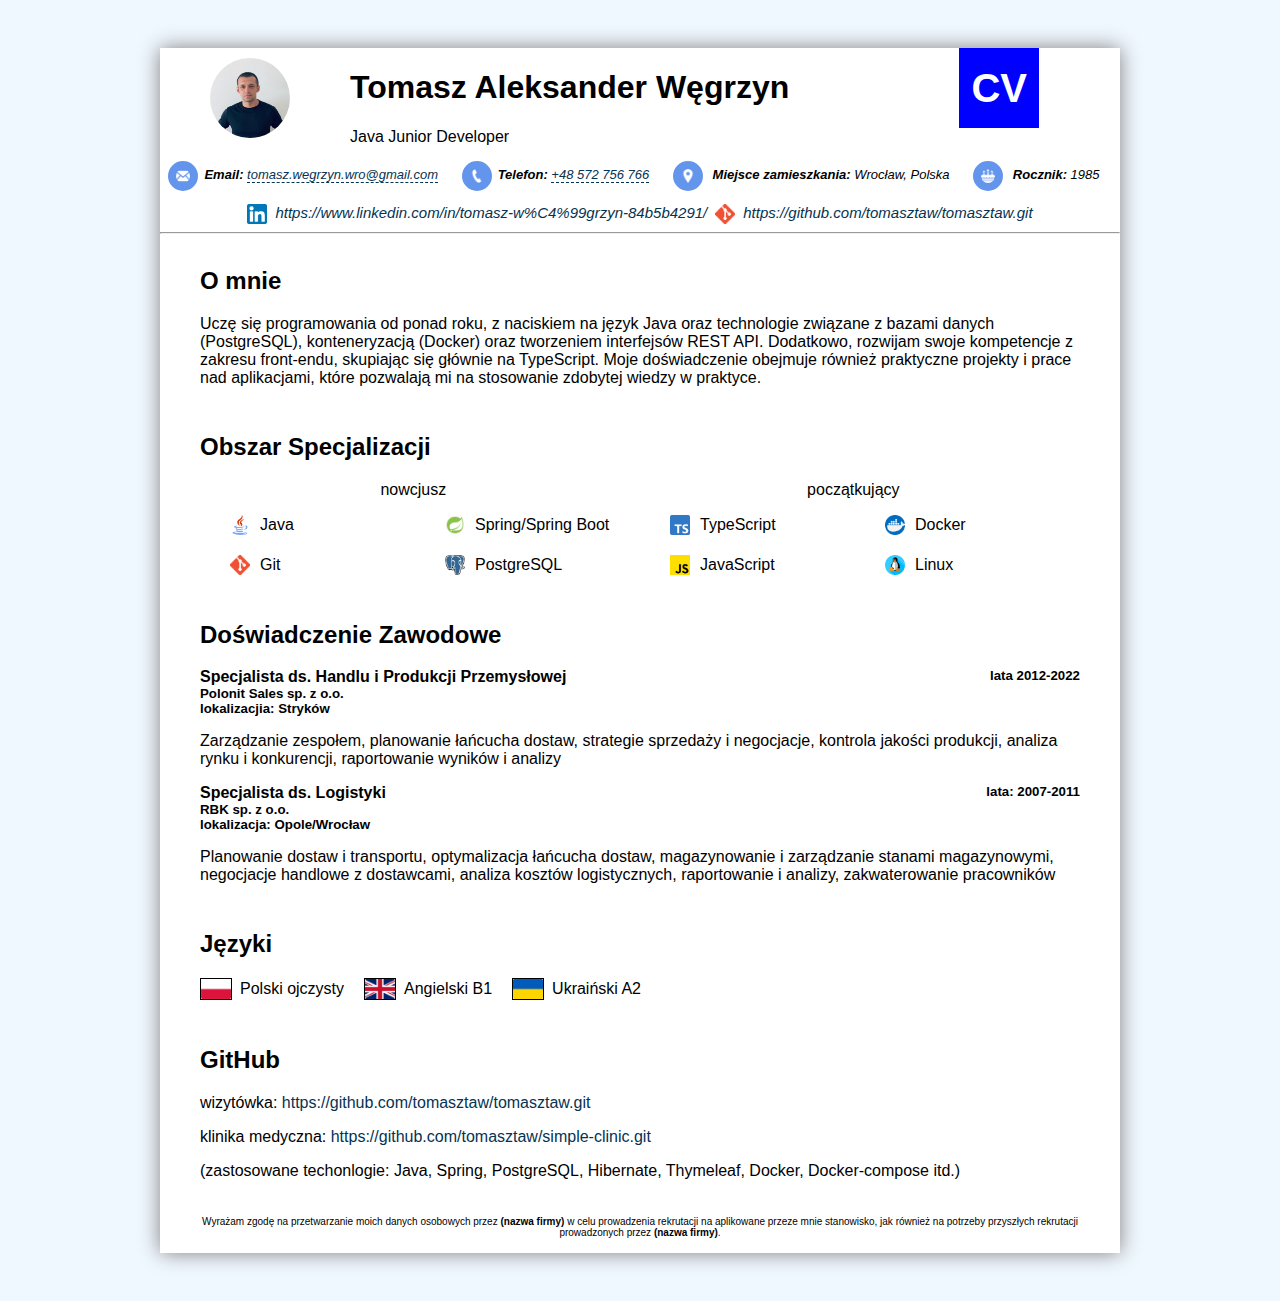
==== index.html @ 064693b0 "first commit" ====
<!DOCTYPE html>
<html lang="en" "pl">
<head>
    <meta charset="UTF-8">
    <meta name="viewport" content="width=device-width, initial-scale=1.0">
    <title>cv</title>
    <link rel="stylesheet" type="text/css" href="style.css" />
</head>
<body>
    <div class="container">
        <header>
            <div class="header-top">
                <div class="image-container">
                    <img
                        class="profile-picture"
                        src="images/photo1.JPG"
                        alt="Zdjęcie profilowe"
                    />
                </div>
                <div class="name-container">
                    <h1>Tomasz Aleksander Węgrzyn</h1>    
                    <span>Java Junior Developer</span>
                </div>
                <div class="cv-icon">
                    <span class="cv-span">CV</span>
                </div>
            </div>
            <address>
                <ul>
                  <li>
                    <img
                        class="address-icon circle"
                        src="images/mail.png"
                        alt=""
                    /><b>Email:</b>
                    <a
                    class="contact-link"
                    href="mailto:tomasz.wegrzyn.wro@gmail.com"
                    >tomasz.wegrzyn.wro@gmail.com</a
                    ></li>
                                          
                  <li><img
                    class="address-icon circle"
                    src="images/phone.png"
                    alt=""
                  /><b>Telefon:</b>
                  <a class="contact-link" href="tel:+48572756766">
                    +48 572 756 766</a
                  ></li>
                  
                  <li>
                    <img class="address-icon circle" src="images/pin.png" alt="" />
                    <b>Miejsce zamieszkania:</b> Wrocław, Polska</li>
                  
                  <li>
                    <img
                        class="address-icon circle"
                        src="images/birthday-cake.png"
                        alt=""
                    />
                    <b>Rocznik:</b> 1985</li>
                </ul>

                <div class="git-in-container">
                    <img class="skill-icon" src="images/linkedin.png" /> 
                    <span class="git-in-address">
                        <a class="git-link" href="https://www.linkedin.com/in/tomasz-w%C4%99grzyn-84b5b4291/" target="_blank">
                            https://www.linkedin.com/in/tomasz-w%C4%99grzyn-84b5b4291/</a></span>
                    <img class="skill-icon" src="images/git.png" /> 
                    <pan class="git-in-address">
                        <a class="git-link" href="https://github.com/tomasztaw/tomasztaw.git" target="_blank">
                        https://github.com/tomasztaw/tomasztaw.git</a></pan>
                </div>

              </address>
        </header>
        <hr>
        <main>
            
            <section>
                <h2>O mnie</h2>
                <p>Uczę się programowania od ponad roku, z naciskiem na język Java oraz technologie związane z bazami danych (PostgreSQL), konteneryzacją (Docker) oraz tworzeniem interfejsów REST API. Dodatkowo, rozwijam swoje kompetencje z zakresu front-endu, skupiając się głównie na TypeScript. Moje doświadczenie obejmuje również praktyczne projekty i prace nad aplikacjami, które pozwalają mi na stosowanie zdobytej wiedzy w praktyce.</p>
            </section>
            
            <section>
                <h2>Obszar Specjalizacji</h2>
                 
                <div class="skill-level">
                    <div><p>nowcjusz</p></div>
                    <div><p>początkujący</p></div>
                </div>

                <div class="skill-container">

                    <div class="nov-container">
                        <ul class="skill-grid">
                            <li>
                                <img class="skill-icon" src="images/java1.png" />
                                Java</li>
                            <li>
                                <img class="skill-icon" src="images/spring-boot.png" />
                                Spring/Spring Boot</li>
                            <li>
                                <img class="skill-icon" src="images/git.png" />
                                Git</li>
                           <li>
                                <img class="skill-icon" src="images/psql.png" />
                                PostgreSQL</li>
                        </ul>
                    </div>
                    
                    <div class="beg-container">
                        <ul class="skill-grid">
                            <li>
                                <img class="skill-icon" src="images/typescript.png" />
                                TypeScript</li>
                            <li>
                                <img class="skill-icon" src="images/docker.png" />
                                Docker</li>
                            <li>
                                <img class="skill-icon" src="images/js.png" />
                                JavaScript</li>
                            <li>
                                <img class="skill-icon" src="images/linux.png" />
                                Linux</li>
                        </ul>
                    </div>
                
                </div>
                
            
            </section>

            <section>
                <h2>Doświadczenie Zawodowe</h2>
                <div class="exp-top">
                
                    <div class="exp-company">
                        <h4>Specjalista ds. Handlu i Produkcji Przemysłowej</h4>
                        <h5>Polonit Sales sp. z o.o.</h5>
                        <h5>lokalizacjia: Stryków</h5>
                    </div>

                    <div class="exp-years">
                        <h5>lata 2012-2022</h5>
                    </div>
                
                </div>

                <p>Zarządzanie zespołem,
                    planowanie łańcucha dostaw,
                    strategie sprzedaży i negocjacje,
                    kontrola jakości produkcji,
                    analiza rynku i konkurencji,
                    raportowanie wyników i analizy</p>

                <div class="exp-top">
                    <div class="exp-company">
                        <h4>Specjalista ds. Logistyki</h4>
                        <h5>RBK sp. z o.o.</h5>
                        <h5>lokalizacja: Opole/Wrocław</h5>
                    </div>
                    <div class="exp-years">
                        <h5>lata: 2007-2011</h5>
                    </div>

                </div>
            
                <p>Planowanie dostaw i transportu,
                    optymalizacja łańcucha dostaw,
                    magazynowanie i zarządzanie stanami magazynowymi,
                    negocjacje handlowe z dostawcami,
                    analiza kosztów logistycznych,
                    raportowanie i analizy,
                    zakwaterowanie pracowników</p>
            </section>
            
            <section>
                <h2>Języki</h2>
                <ul class="lang-list-all">
                    <li class="lang-list-item">
                        <img class="lang-icon" src="images/poland-flag-icon.png" />
                        Polski ojczysty
                    </li>
                    <li class="lang-list-item">
                        <img class="lang-icon" src="images/united-kingdom-flag-icon.png" />
                        Angielski B1</li>
                    <li class="lang-list-item">
                        <img class="lang-icon" src="images/ukraine-flag-icon.png" />
                        Ukraiński A2</li>
                </ul>
            </section>
            
            <section>
                <h2>GitHub</h2>
                <p>wizytówka: <a class="git-link" href="https://github.com/tomasztaw/tomasztaw.git" target="_blank">https://github.com/tomasztaw/tomasztaw.git</a></p>
                <p>klinika medyczna: <a class="git-link" href="https://github.com/tomasztaw/simple-clinic.git" target="_blank">https://github.com/tomasztaw/simple-clinic.git</a></p>
                <p>(zastosowane techonlogie: Java, Spring, PostgreSQL, Hibernate, Thymeleaf, Docker, Docker-compose itd.)</p>
            </section>

            <section class="end">
                <p>Wyrażam zgodę na przetwarzanie moich danych osobowych przez <b>(nazwa firmy)</b> w celu prowadzenia rekrutacji na aplikowane przeze mnie stanowisko, jak również na potrzeby przyszłych rekrutacji prowadzonych przez <b>(nazwa firmy)</b>.</p>
            </section>

        </main>
    </div>
    
</body>
</html>
---- style.css ----
:root {
  --link-color: #053352;
}

body {
  background-color: aliceblue;
  font-family: Arial;
  padding: 40px 0;
}

.container {
  box-shadow: 0 0 20px grey;
  width: 960px;
  margin: 0 auto;
  background-color: white;
}

.header-top {
  display: flex;
}

.image-container {
  width: 80px;
  height: 80px;
  overflow: hidden;
  margin: 10px;
  margin-left: 50px;
}

.profile-picture {
  width: 100%;
  height: 100%;
  object-fit: cover;
  object-position: center top;
  border-radius: 50%;
}

.name-container {
  margin-left: 50px;
}

.git-in-container {
  display: flex;
  justify-content: center;
}

.git-in-address {
  font-size: 15px;
  margin: 0 8px;
}

.cv-icon {
  width: 80px;
  height: 80px;
  background-color: blue;
  display: flex;
  justify-content: center;
  align-items: center;
  margin-left: 170px;
}

.cv-span {
  font-size: 40px;
  color: white;
  font-weight: bold;
}

address {
    font-size: 13px;
    text-align: center;
    margin-left: 8px;
}

ul {
  list-style: none;
  padding: 0;
}

li {
  display: inline;
  margin-right: 20px;
}

.address-icon {
    width: 14px;
    height: 14px;
    background-color: cornflowerblue;
    margin-right: 6px;
    padding: 8px;
    vertical-align: middle;
}

.circle {
    border-radius: 50%;
}

.contact-link {
    color: var(--link-color);
    text-decoration: none;
    border-bottom: 1px dashed var(--link-color);
    transition: color 0.3s, border-bottom 0.3s;
}

.contact-link:hover {
    color: var(--link-color);
    border-bottom: 1px solid var(--link-color);
}

section {
    padding: 5px 40px 5px 40px;
}

.end p {
    font-size: 10px;
    padding: 5px 40px 5 px 40px;
    text-align: center;
}

.exp-top {
  display: flex;
  justify-content: space-between;
}

.exp-company h4, h5 {
  margin: 0;
}

.skill-level {
  display: flex;
  justify-content: space-around;
}

.skill-level p {
  margin: 0;
  padding: 0;
}

.skill-container {
  display: flex;
  justify-content: space-between;
}

.nov-container, .beg-container {
  width: 38vw;
  padding-left: 30px;
}

.skill-icon {
  width: 20px;
  height: 20px;
}

.skill-grid {
  display: grid;
  grid-template-columns: repeat(2, 1fr);
  gap: 20px;
  list-style-type: none;
}

.skill-grid li {
  display: flex;
  align-items: center;
  gap: 10px;
}

.lang-list-all {
  display: flex;
}

.lang-list-item {
  display: flex;
  align-items: center;
}

.lang-icon {
  width: 30px;
  height: 20px;
  border: black 1px solid;
  margin-right: 8px;
}

a.git-link {
  color: var(--link-color);
  text-decoration: none;
  position: relative;
}

a.git-link::before {
  content: "";
  position: absolute;
  width: 100%;
  height: 2px;
  bottom: 0;
  left: 0;
  background-color: #146296;
  transform: scaleX(0);
  transform-origin: bottom right;
  transition: transform 0.3s;
}

a.git-link:hover::before {
  transform: scaleX(1);
  transform-origin: bottom left;
}
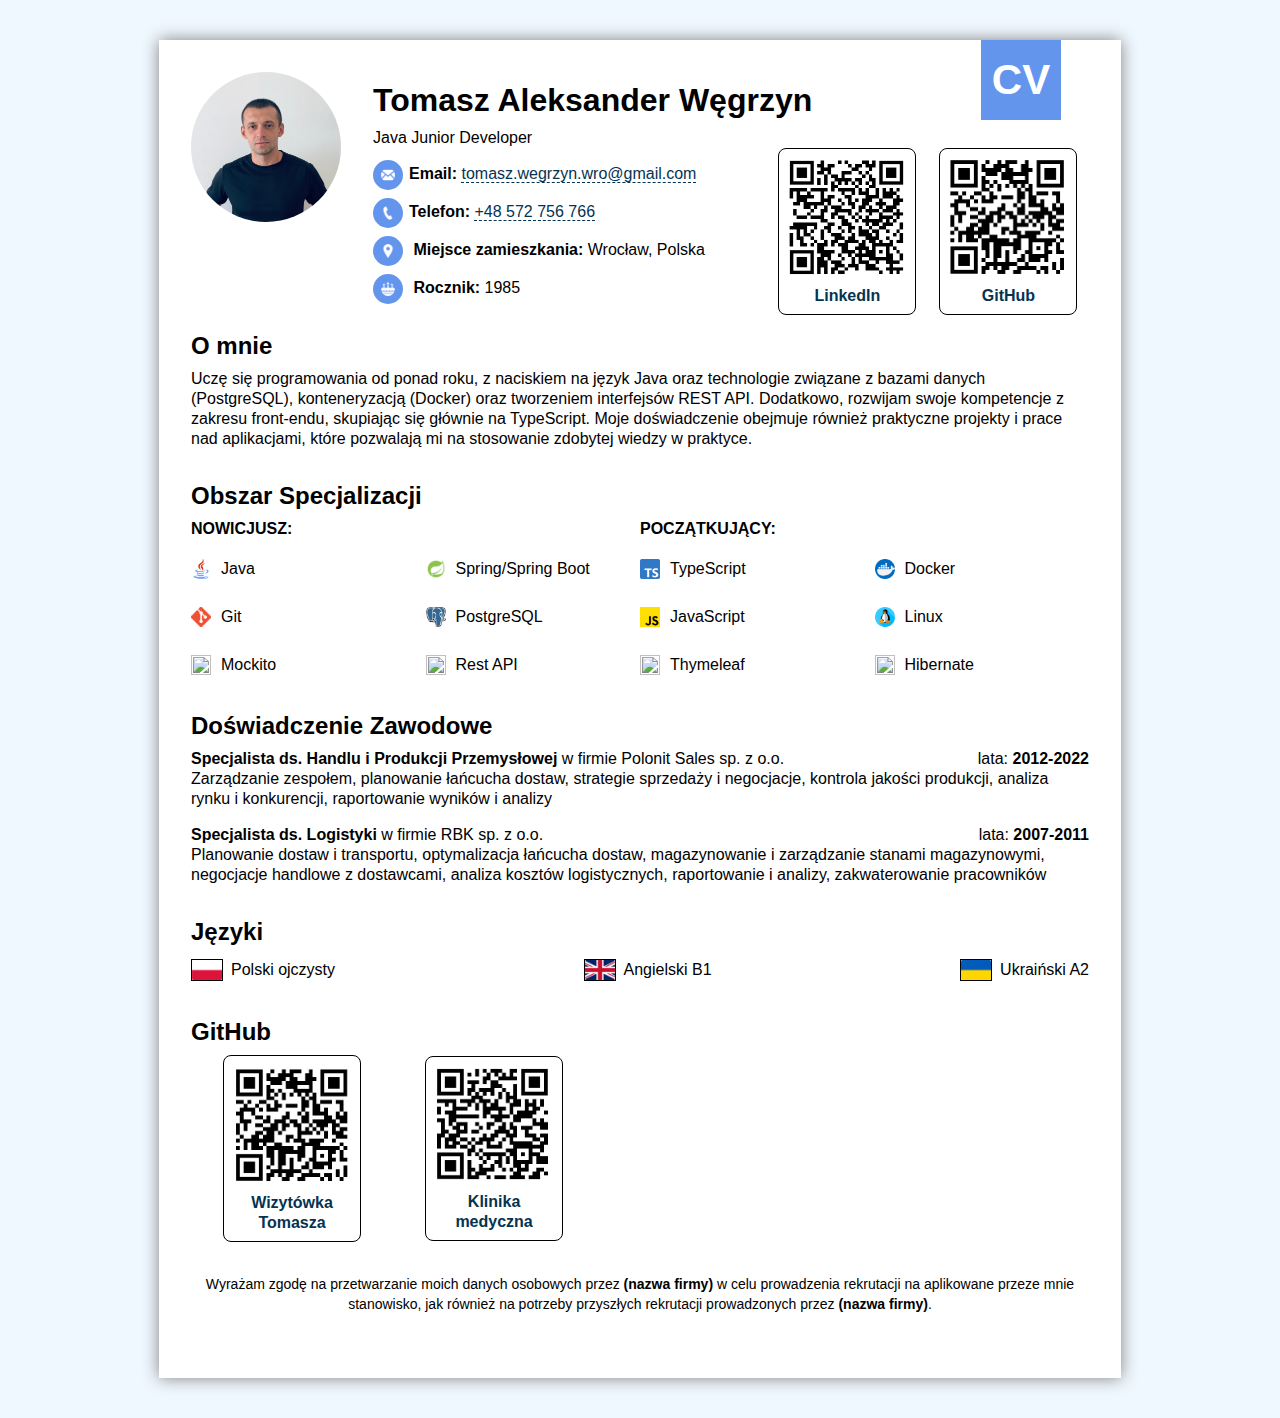
==== commit 3d0786c8: "Merge pull request #1 from kavabata/sfix" ====
--- a/index.html
+++ b/index.html
@@ -1,171 +1,196 @@
 <!DOCTYPE html>
 <html lang="en" "pl">
+
 <head>
     <meta charset="UTF-8">
     <meta name="viewport" content="width=device-width, initial-scale=1.0">
-    <title>cv</title>
+    <title>CV: Tomasz Węgrzyn - Java Junior</title>
     <link rel="stylesheet" type="text/css" href="style.css" />
 </head>
+
 <body>
     <div class="container">
+        <div class="cv-icon">
+            <span class="cv-span">CV</span>
+        </div>
         <header>
             <div class="header-top">
-                <div class="image-container">
-                    <img
-                        class="profile-picture"
-                        src="images/photo1.JPG"
-                        alt="Zdjęcie profilowe"
-                    />
+                <div class="profile-image-container">
+                    <a href="https://www.linkedin.com/in/tomasz-w%C4%99grzyn-84b5b4291/" target="_blank">
+                        <img class="profile-image" src="images/photo1.JPG" alt="Tomasz Węgrzyn" />
+                    </a>
                 </div>
                 <div class="name-container">
-                    <h1>Tomasz Aleksander Węgrzyn</h1>    
+                    <a href="https://www.linkedin.com/in/tomasz-w%C4%99grzyn-84b5b4291/" target="_blank"></a>
+                        <h1>Tomasz Aleksander Węgrzyn</h1>
+                    </a>
                     <span>Java Junior Developer</span>
-                </div>
-                <div class="cv-icon">
-                    <span class="cv-span">CV</span>
-                </div>
+
+                    <address>
+                        <ul>
+                            <li>
+                                <img class="address-icon circle" src="images/mail.png" alt="" /><b>Email:</b>
+                                <a class="contact-link" href="mailto:tomasz.wegrzyn.wro@gmail.com">tomasz.wegrzyn.wro@gmail.com</a>
+                            </li>
+
+                            <li>
+                                <img class="address-icon circle" src="images/phone.png" alt="" /><b>Telefon:</b>
+                                <a class="contact-link" href="tel:+48572756766">
+                                    +48 572 756 766</a>
+                            </li>
+
+                            <li>
+                                <img class="address-icon circle" src="images/pin.png" alt="" />
+                                <b>Miejsce zamieszkania:</b> Wrocław, Polska
+                            </li>
+
+                            <li>
+                                <img class="address-icon circle" src="images/birthday-cake.png" alt="" />
+                                <b>Rocznik:</b> 1985
+                            </li>
+                        </ul>
+
+
+                        <div class="git-link-container">
+                                <a class="git-link" href="https://www.linkedin.com/in/tomasz-w%C4%99grzyn-84b5b4291/" target="_blank">
+                                    <img src="images/linkedin-qr.jpg" />
+                                    LinkedIn
+                                </a>
+                                <a class="git-link" href="https://github.com/tomasztaw/tomasztaw.git" target="_blank">
+                                    <img src="images/git-qr.jpg" />
+                                    GitHub
+                                </a>
+                        </div>
+
+
+                    </address>
+                </div>
+
             </div>
-            <address>
-                <ul>
-                  <li>
-                    <img
-                        class="address-icon circle"
-                        src="images/mail.png"
-                        alt=""
-                    /><b>Email:</b>
-                    <a
-                    class="contact-link"
-                    href="mailto:tomasz.wegrzyn.wro@gmail.com"
-                    >tomasz.wegrzyn.wro@gmail.com</a
-                    ></li>
-                                          
-                  <li><img
-                    class="address-icon circle"
-                    src="images/phone.png"
-                    alt=""
-                  /><b>Telefon:</b>
-                  <a class="contact-link" href="tel:+48572756766">
-                    +48 572 756 766</a
-                  ></li>
-                  
-                  <li>
-                    <img class="address-icon circle" src="images/pin.png" alt="" />
-                    <b>Miejsce zamieszkania:</b> Wrocław, Polska</li>
-                  
-                  <li>
-                    <img
-                        class="address-icon circle"
-                        src="images/birthday-cake.png"
-                        alt=""
-                    />
-                    <b>Rocznik:</b> 1985</li>
-                </ul>
-
-                <div class="git-in-container">
-                    <img class="skill-icon" src="images/linkedin.png" /> 
-                    <span class="git-in-address">
-                        <a class="git-link" href="https://www.linkedin.com/in/tomasz-w%C4%99grzyn-84b5b4291/" target="_blank">
-                            https://www.linkedin.com/in/tomasz-w%C4%99grzyn-84b5b4291/</a></span>
-                    <img class="skill-icon" src="images/git.png" /> 
-                    <pan class="git-in-address">
-                        <a class="git-link" href="https://github.com/tomasztaw/tomasztaw.git" target="_blank">
-                        https://github.com/tomasztaw/tomasztaw.git</a></pan>
-                </div>
-
-              </address>
+
         </header>
-        <hr>
         <main>
-            
+
             <section>
                 <h2>O mnie</h2>
-                <p>Uczę się programowania od ponad roku, z naciskiem na język Java oraz technologie związane z bazami danych (PostgreSQL), konteneryzacją (Docker) oraz tworzeniem interfejsów REST API. Dodatkowo, rozwijam swoje kompetencje z zakresu front-endu, skupiając się głównie na TypeScript. Moje doświadczenie obejmuje również praktyczne projekty i prace nad aplikacjami, które pozwalają mi na stosowanie zdobytej wiedzy w praktyce.</p>
-            </section>
-            
+                <p>Uczę się programowania od ponad roku, z naciskiem na język Java oraz technologie związane z bazami
+                    danych (PostgreSQL), konteneryzacją (Docker) oraz tworzeniem interfejsów REST API. Dodatkowo,
+                    rozwijam swoje kompetencje z zakresu front-endu, skupiając się głównie na TypeScript. Moje
+                    doświadczenie obejmuje również praktyczne projekty i prace nad aplikacjami, które pozwalają mi na
+                    stosowanie zdobytej wiedzy w praktyce.</p>
+            </section>
+
             <section>
                 <h2>Obszar Specjalizacji</h2>
-                 
+
                 <div class="skill-level">
-                    <div><p>nowcjusz</p></div>
-                    <div><p>początkujący</p></div>
+                    <div>
+                        
+                    </div>
+                    <div>
+                        
+                    </div>
                 </div>
 
                 <div class="skill-container">
 
                     <div class="nov-container">
+                        <p><b>NOWICJUSZ:</b></p>
                         <ul class="skill-grid">
                             <li>
                                 <img class="skill-icon" src="images/java1.png" />
-                                Java</li>
+                                Java
+                            </li>
                             <li>
                                 <img class="skill-icon" src="images/spring-boot.png" />
-                                Spring/Spring Boot</li>
+                                Spring/Spring Boot
+                            </li>
                             <li>
                                 <img class="skill-icon" src="images/git.png" />
-                                Git</li>
-                           <li>
+                                Git
+                            </li>
+                            <li>
                                 <img class="skill-icon" src="images/psql.png" />
-                                PostgreSQL</li>
+                                PostgreSQL
+                            </li>
+                            <li>
+                                <img class="skill-icon" src="images/mockito.jpeg" />
+                                Mockito
+                            </li>
+                            <li>
+                                <img class="skill-icon" src="images/api.png" />
+                                Rest API
+                            </li>
                         </ul>
                     </div>
-                    
+
                     <div class="beg-container">
+                        <p><b>POCZĄTKUJĄCY:</b></p>
                         <ul class="skill-grid">
                             <li>
                                 <img class="skill-icon" src="images/typescript.png" />
-                                TypeScript</li>
+                                TypeScript
+                            </li>
                             <li>
                                 <img class="skill-icon" src="images/docker.png" />
-                                Docker</li>
+                                Docker
+                            </li>
                             <li>
                                 <img class="skill-icon" src="images/js.png" />
-                                JavaScript</li>
+                                JavaScript
+                            </li>
                             <li>
                                 <img class="skill-icon" src="images/linux.png" />
-                                Linux</li>
+                                Linux
+                            </li>
+                            <li>
+                                <img class="skill-icon" src="images/thymeleaf.png" />
+                                Thymeleaf
+                            </li>
+                            <li>
+                                <img class="skill-icon" src="images/hibernate.png" />
+                                Hibernate
+                            </li>
                         </ul>
                     </div>
-                
-                </div>
-                
-            
+
+                </div>
+
+
             </section>
 
             <section>
                 <h2>Doświadczenie Zawodowe</h2>
-                <div class="exp-top">
-                
-                    <div class="exp-company">
-                        <h4>Specjalista ds. Handlu i Produkcji Przemysłowej</h4>
-                        <h5>Polonit Sales sp. z o.o.</h5>
-                        <h5>lokalizacjia: Stryków</h5>
-                    </div>
-
-                    <div class="exp-years">
-                        <h5>lata 2012-2022</h5>
-                    </div>
-                
-                </div>
-
-                <p>Zarządzanie zespołem,
+                <div class="exp-container">
+                    <h4>
+                        <b>Specjalista ds. Handlu i Produkcji Przemysłowej</b>
+                            w firmie Polonit Sales sp. z o.o.
+                    </h4>
+                    <h4 class="exp-years">
+                        lata: <b>2012-2022</b>
+                    </h4>
+                </div>
+
+                <p>
+                    Zarządzanie zespołem,
                     planowanie łańcucha dostaw,
                     strategie sprzedaży i negocjacje,
                     kontrola jakości produkcji,
                     analiza rynku i konkurencji,
-                    raportowanie wyników i analizy</p>
-
-                <div class="exp-top">
-                    <div class="exp-company">
-                        <h4>Specjalista ds. Logistyki</h4>
-                        <h5>RBK sp. z o.o.</h5>
-                        <h5>lokalizacja: Opole/Wrocław</h5>
-                    </div>
-                    <div class="exp-years">
-                        <h5>lata: 2007-2011</h5>
-                    </div>
-
-                </div>
-            
+                    raportowanie wyników i analizy
+                </p>
+
+
+                <div class="exp-container">
+                    <h4>
+                        <b>Specjalista ds. Logistyki</b>
+                        w firmie RBK sp. z o.o.
+                    </h4>
+                    <h4 class="exp-years">
+                        lata: <b>2007-2011</b>
+                    </h4>
+                </div>
+
                 <p>Planowanie dostaw i transportu,
                     optymalizacja łańcucha dostaw,
                     magazynowanie i zarządzanie stanami magazynowymi,
@@ -174,7 +199,7 @@
                     raportowanie i analizy,
                     zakwaterowanie pracowników</p>
             </section>
-            
+
             <section>
                 <h2>Języki</h2>
                 <ul class="lang-list-all">
@@ -184,26 +209,39 @@
                     </li>
                     <li class="lang-list-item">
                         <img class="lang-icon" src="images/united-kingdom-flag-icon.png" />
-                        Angielski B1</li>
+                        Angielski B1
+                    </li>
                     <li class="lang-list-item">
                         <img class="lang-icon" src="images/ukraine-flag-icon.png" />
-                        Ukraiński A2</li>
+                        Ukraiński A2
+                    </li>
                 </ul>
             </section>
-            
+
             <section>
                 <h2>GitHub</h2>
-                <p>wizytówka: <a class="git-link" href="https://github.com/tomasztaw/tomasztaw.git" target="_blank">https://github.com/tomasztaw/tomasztaw.git</a></p>
-                <p>klinika medyczna: <a class="git-link" href="https://github.com/tomasztaw/simple-clinic.git" target="_blank">https://github.com/tomasztaw/simple-clinic.git</a></p>
-                <p>(zastosowane techonlogie: Java, Spring, PostgreSQL, Hibernate, Thymeleaf, Docker, Docker-compose itd.)</p>
+
+                <div class="git-link-container">
+                <a class="git-link" href="https://github.com/tomasztaw/tomasztaw.git" target="_blank">
+                    <img src="images/qr-tomasz.jpg" />
+                    Wizytówka Tomasza
+                </a>
+                <a class="git-link" href="https://github.com/tomasztaw/simple-clinic.git" target="_blank">
+                    <img src="images/qr-clinic.jpg" />
+                    Klinika medyczna
+                </a>
+                </div>
             </section>
 
             <section class="end">
-                <p>Wyrażam zgodę na przetwarzanie moich danych osobowych przez <b>(nazwa firmy)</b> w celu prowadzenia rekrutacji na aplikowane przeze mnie stanowisko, jak również na potrzeby przyszłych rekrutacji prowadzonych przez <b>(nazwa firmy)</b>.</p>
+                <p>Wyrażam zgodę na przetwarzanie moich danych osobowych przez <b>(nazwa firmy)</b> w celu prowadzenia
+                    rekrutacji na aplikowane przeze mnie stanowisko, jak również na potrzeby przyszłych rekrutacji
+                    prowadzonych przez <b>(nazwa firmy)</b>.</p>
             </section>
 
         </main>
     </div>
-    
+
 </body>
+
 </html>--- a/style.css
+++ b/style.css
@@ -5,29 +5,49 @@
 body {
   background-color: aliceblue;
   font-family: Arial;
-  padding: 40px 0;
+  padding: 32px 0;
+  font-size: 16px;
+  line-height: 1.25;
+  text-align: left;
+}
+
+ul {
+  list-style: none;
+  padding: 0;
+  margin: 8px 0 0 0;
+}
+
+li {
+  padding: 4px 0;
+}
+
+h1, h2 {
+  margin: 8px 0;
+}
+p {
+  margin: 0 0 16px 0;
 }
 
 .container {
-  box-shadow: 0 0 20px grey;
-  width: 960px;
+  box-shadow: 0 0 16px grey;
+  width: 898px;
   margin: 0 auto;
   background-color: white;
+  padding: 32px;
+  position: relative;
 }
 
 .header-top {
   display: flex;
 }
 
-.image-container {
-  width: 80px;
-  height: 80px;
+.profile-image-container {
+  width: 150px;
+  height: 150px;
   overflow: hidden;
-  margin: 10px;
-  margin-left: 50px;
-}
-
-.profile-picture {
+}
+
+.profile-image {
   width: 100%;
   height: 100%;
   object-fit: cover;
@@ -36,50 +56,99 @@
 }
 
 .name-container {
-  margin-left: 50px;
-}
-
-.git-in-container {
-  display: flex;
-  justify-content: center;
-}
-
-.git-in-address {
-  font-size: 15px;
-  margin: 0 8px;
-}
+  margin-left: 32px;
+  width: calc(100% - 182px);
+}
+
+
+address {
+  display: flex;
+  justify-content: space-between;
+  font-style: normal;
+  a {
+    
+  }
+}
+.git-link-container {
+  display: inline-flex;
+  justify-content: space-around;
+  align-items: center;
+  width: 45%;
+}
+
+a.git-link {
+  align-items: center;
+  color: var(--link-color);
+  text-decoration: none;
+  position: relative;
+  text-align: center;
+  width: 120px;
+  border-radius: 8px;
+  border: 1px solid black;
+  display: block;
+  padding: 8px;
+  font-weight: bold;
+}
+
+a.git-link img {
+  margin-bottom: 4px;
+  width: 120px;
+}
+
+a.git-link::before {
+  content: "";
+  position: absolute;
+  width: 100%;
+  height: 2px;
+  bottom: -8px;
+  left: 0;
+  background-color: #146296;
+  transform: scaleX(0);
+  transform-origin: bottom right;
+  transition: transform 0.3s;
+}
+
+a.git-link:hover::before {
+  transform: scaleX(1);
+  transform-origin: bottom left;
+}
+
 
 .cv-icon {
+  position: absolute;
   width: 80px;
   height: 80px;
-  background-color: blue;
+  background-color: cornflowerblue;
   display: flex;
   justify-content: center;
   align-items: center;
-  margin-left: 170px;
+  right: 60px;
+  top: 0px;
 }
 
 .cv-span {
-  font-size: 40px;
+  font-size: 42px;
   color: white;
   font-weight: bold;
 }
 
-address {
-    font-size: 13px;
-    text-align: center;
-    margin-left: 8px;
-}
-
-ul {
+
+/* 
+address ul {
+  display: flex;
+  flex-wrap: wrap;
   list-style: none;
   padding: 0;
-}
-
-li {
-  display: inline;
-  margin-right: 20px;
-}
+} */
+
+/* address li {
+  width: 50%;
+  box-sizing: border-box;
+  padding: 5px;
+}
+ */
+
+
 
 .address-icon {
     width: 14px;
@@ -107,22 +176,35 @@
 }
 
 section {
-    padding: 5px 40px 5px 40px;
+    margin: 16px 0 32px;
+}
+
+section p {
+  line-height: 1.25rem;
+}
+
+.exp-years h5 {
+  font-weight: 400;
 }
 
 .end p {
-    font-size: 10px;
-    padding: 5px 40px 5 px 40px;
+    font-size: 14px;
     text-align: center;
 }
 
-.exp-top {
-  display: flex;
-  justify-content: space-between;
-}
-
-.exp-company h4, h5 {
+.exp-container {
+  display: flex;
+  justify-content: space-between;
+
+}
+.exp-years {
+  text-align: right;
+}
+
+h4, h5 {
   margin: 0;
+  font-weight: normal;
+  display: inline;
 }
 
 .skill-level {
@@ -141,8 +223,7 @@
 }
 
 .nov-container, .beg-container {
-  width: 38vw;
-  padding-left: 30px;
+  width: 50%;
 }
 
 .skill-icon {
@@ -165,6 +246,7 @@
 
 .lang-list-all {
   display: flex;
+  justify-content: space-between;
 }
 
 .lang-list-item {
@@ -179,28 +261,6 @@
   margin-right: 8px;
 }
 
-a.git-link {
-  color: var(--link-color);
-  text-decoration: none;
-  position: relative;
-}
-
-a.git-link::before {
-  content: "";
-  position: absolute;
-  width: 100%;
-  height: 2px;
-  bottom: 0;
-  left: 0;
-  background-color: #146296;
-  transform: scaleX(0);
-  transform-origin: bottom right;
-  transition: transform 0.3s;
-}
-
-a.git-link:hover::before {
-  transform: scaleX(1);
-  transform-origin: bottom left;
-}
-
-
+
+
+
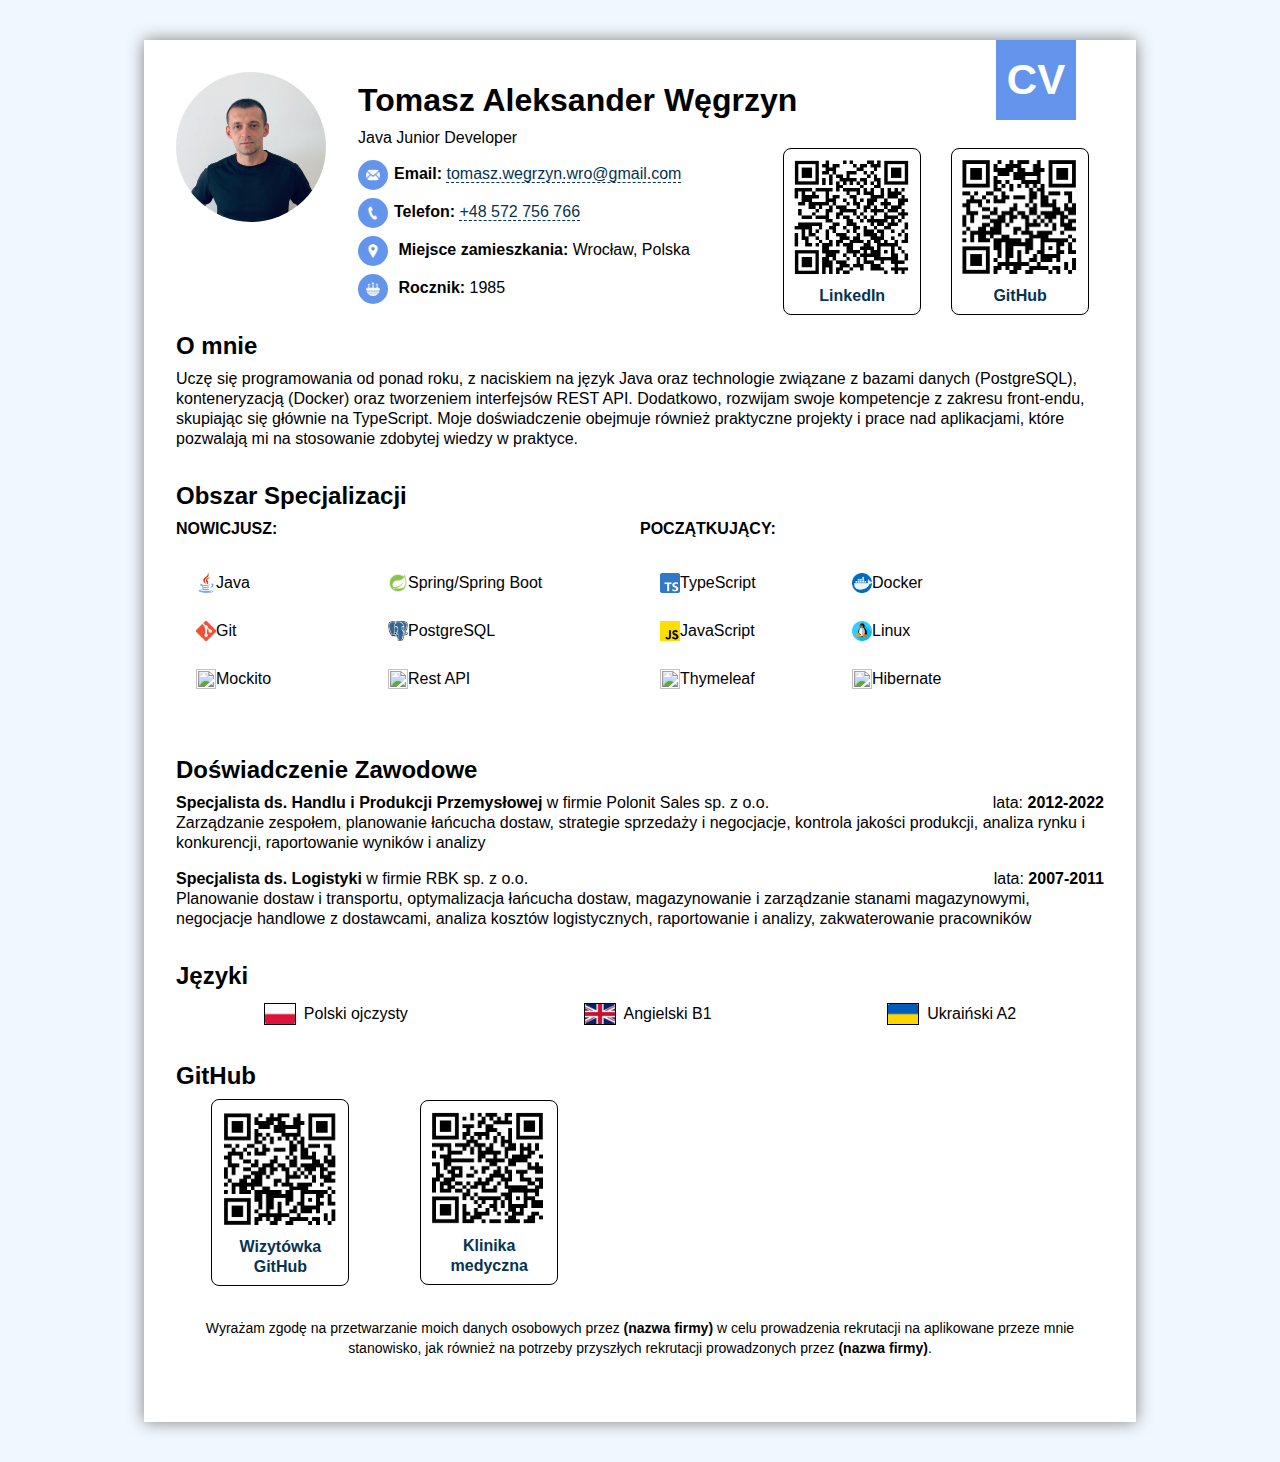
==== commit 651e2332: "minor fixes, adding size to smaller screens (to be filled)" ====
--- a/index.html
+++ b/index.html
@@ -1,11 +1,11 @@
 <!DOCTYPE html>
-<html lang="en" "pl">
+<html lang="pl">
 
 <head>
     <meta charset="UTF-8">
     <meta name="viewport" content="width=device-width, initial-scale=1.0">
     <title>CV: Tomasz Węgrzyn - Java Junior</title>
-    <link rel="stylesheet" type="text/css" href="style.css" />
+    <link rel="stylesheet" type="text/css" href="style.css" />    
 </head>
 
 <body>
@@ -50,7 +50,6 @@
                             </li>
                         </ul>
 
-
                         <div class="git-link-container">
                                 <a class="git-link" href="https://www.linkedin.com/in/tomasz-w%C4%99grzyn-84b5b4291/" target="_blank">
                                     <img src="images/linkedin-qr.jpg" />
@@ -61,13 +60,9 @@
                                     GitHub
                                 </a>
                         </div>
-
-
                     </address>
                 </div>
-
             </div>
-
         </header>
         <main>
 
@@ -83,20 +78,11 @@
             <section>
                 <h2>Obszar Specjalizacji</h2>
 
-                <div class="skill-level">
-                    <div>
-                        
-                    </div>
-                    <div>
-                        
-                    </div>
-                </div>
-
                 <div class="skill-container">
 
                     <div class="nov-container">
                         <p><b>NOWICJUSZ:</b></p>
-                        <ul class="skill-grid">
+                        <ul class="skill-box">
                             <li>
                                 <img class="skill-icon" src="images/java1.png" />
                                 Java
@@ -126,7 +112,7 @@
 
                     <div class="beg-container">
                         <p><b>POCZĄTKUJĄCY:</b></p>
-                        <ul class="skill-grid">
+                        <ul class="skill-box">
                             <li>
                                 <img class="skill-icon" src="images/typescript.png" />
                                 TypeScript
@@ -155,8 +141,6 @@
                     </div>
 
                 </div>
-
-
             </section>
 
             <section>
@@ -224,7 +208,7 @@
                 <div class="git-link-container">
                 <a class="git-link" href="https://github.com/tomasztaw/tomasztaw.git" target="_blank">
                     <img src="images/qr-tomasz.jpg" />
-                    Wizytówka Tomasza
+                    Wizytówka GitHub
                 </a>
                 <a class="git-link" href="https://github.com/tomasztaw/simple-clinic.git" target="_blank">
                     <img src="images/qr-clinic.jpg" />
--- a/style.css
+++ b/style.css
@@ -24,13 +24,15 @@
 h1, h2 {
   margin: 8px 0;
 }
+
 p {
   margin: 0 0 16px 0;
 }
 
 .container {
   box-shadow: 0 0 16px grey;
-  width: 898px;
+  /* width: 898px; */
+  width: 928px;
   margin: 0 auto;
   background-color: white;
   padding: 32px;
@@ -60,15 +62,12 @@
   width: calc(100% - 182px);
 }
 
-
 address {
   display: flex;
   justify-content: space-between;
   font-style: normal;
-  a {
-    
-  }
-}
+}
+
 .git-link-container {
   display: inline-flex;
   justify-content: space-around;
@@ -113,7 +112,6 @@
   transform-origin: bottom left;
 }
 
-
 .cv-icon {
   position: absolute;
   width: 80px;
@@ -131,24 +129,6 @@
   color: white;
   font-weight: bold;
 }
-
-
-/* 
-address ul {
-  display: flex;
-  flex-wrap: wrap;
-  list-style: none;
-  padding: 0;
-} */
-
-/* address li {
-  width: 50%;
-  box-sizing: border-box;
-  padding: 5px;
-}
- */
-
-
 
 .address-icon {
     width: 14px;
@@ -231,22 +211,23 @@
   height: 20px;
 }
 
-.skill-grid {
-  display: grid;
-  grid-template-columns: repeat(2, 1fr);
-  gap: 20px;
+.skill-box {
+  display: flex;
+  flex-wrap: wrap;
+  margin: 20px;
   list-style-type: none;
 }
 
-.skill-grid li {
-  display: flex;
-  align-items: center;
-  gap: 10px;
+.skill-box li {
+  display: flex;
+  align-items: center;
+   margin: 10px 0;
+  width: calc(50% - 20px);
 }
 
 .lang-list-all {
   display: flex;
-  justify-content: space-between;
+  justify-content: space-around;
 }
 
 .lang-list-item {
@@ -261,6 +242,18 @@
   margin-right: 8px;
 }
 
-
-
-
+@media screen and (min-width: 768px) and (max-width: 1024px) {
+  /* Dodaj style dostosowane do tabletów */
+  
+ 
+}
+
+
+@media screen and (max-width: 767px) {
+  /* Dodaj style dostosowane do telefonów komórkowych */
+  
+ 
+}
+
+
+
